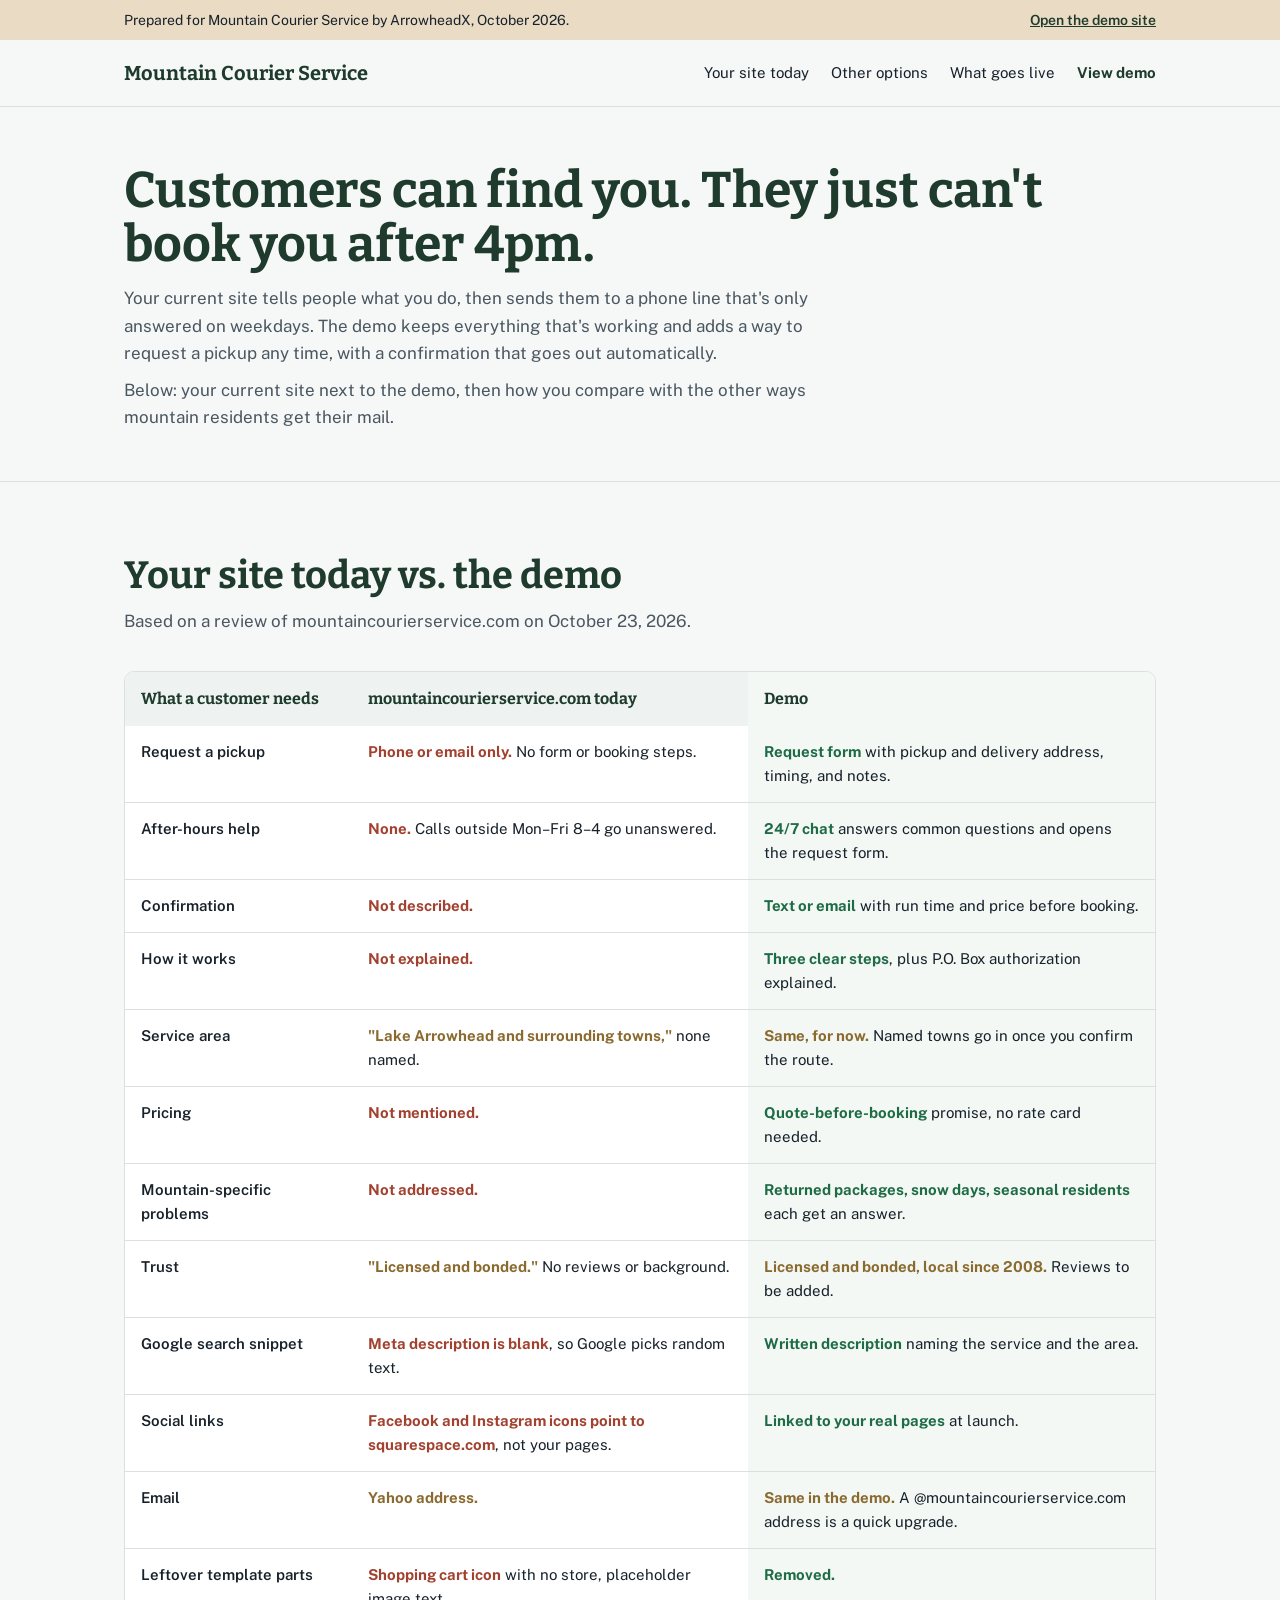
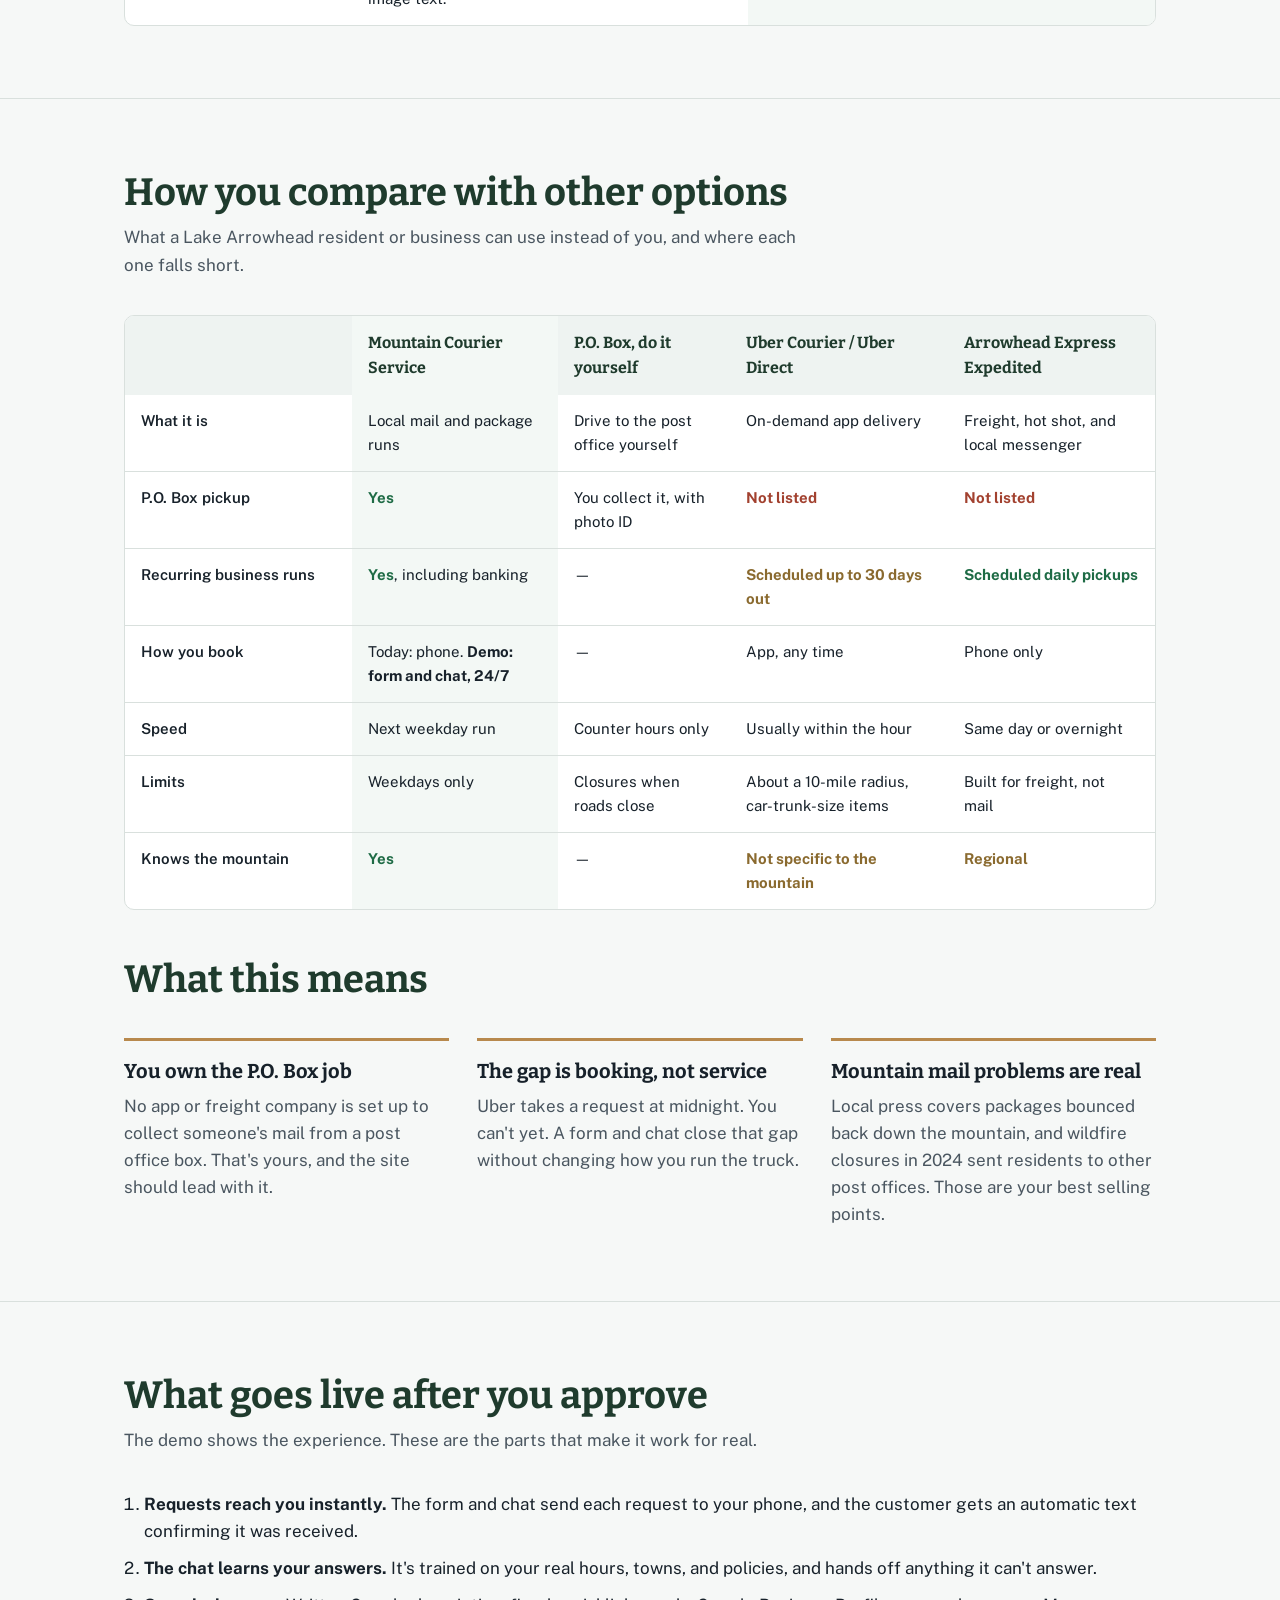
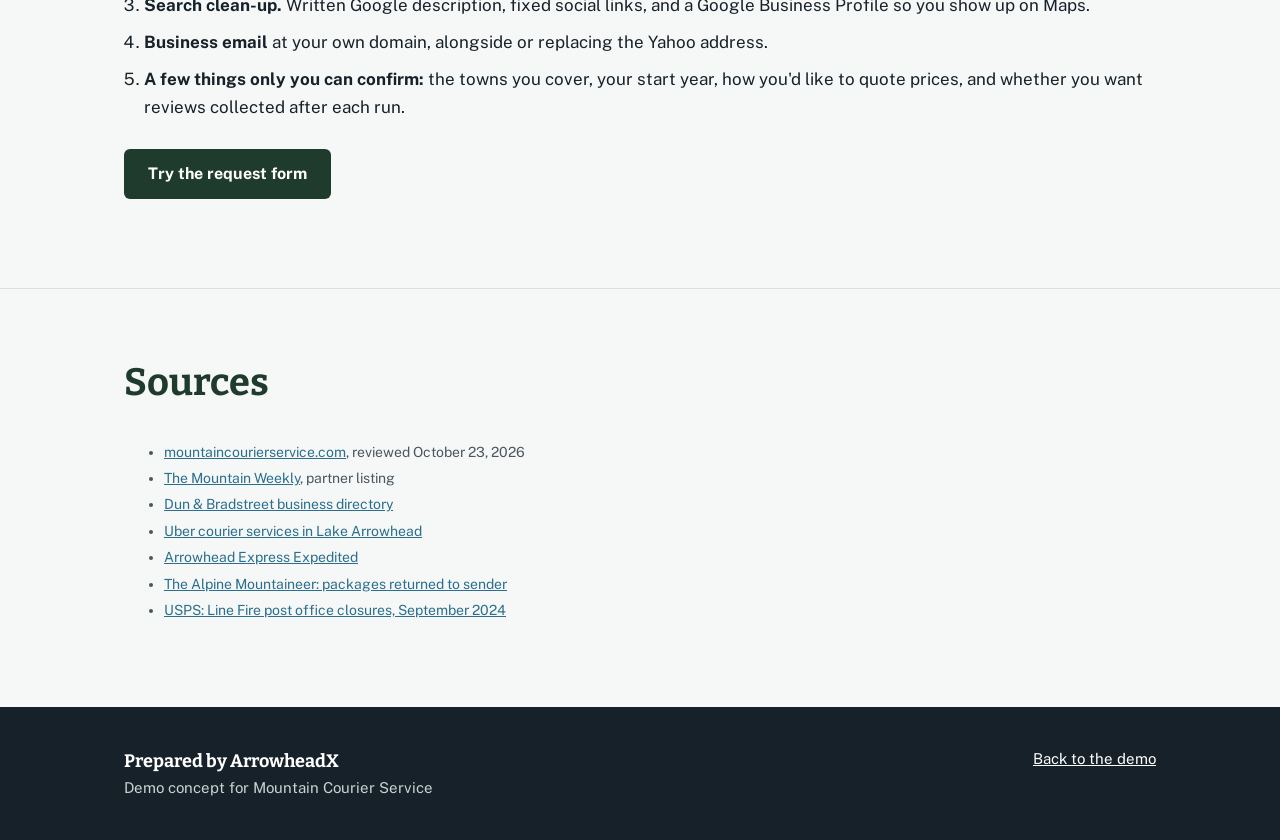
==== compare.html @ 8addb30f "Mountain Courier Service demo concept and comparison page Co-Authored-By: Claude Opus 5.5 <noreply@a" ====
<!doctype html>
<html lang="en">
<head>
<meta charset="utf-8">
<meta name="viewport" content="width=device-width, initial-scale=1">
<title>Mountain Courier Service | Current site vs. demo</title>
<meta name="description" content="How the Mountain Courier Service demo compares with the current site and with other ways mountain residents get their mail and packages.">
<meta name="robots" content="noindex, nofollow">
<link rel="preconnect" href="https://fonts.googleapis.com">
<link rel="preconnect" href="https://fonts.gstatic.com" crossorigin>
<link href="https://fonts.googleapis.com/css2?family=Bitter:wght@600;700;800&family=Public+Sans:wght@400;600;700&display=swap" rel="stylesheet">
<link rel="stylesheet" href="styles.css">
<link rel="icon" href="data:image/svg+xml,%3Csvg xmlns='http://www.w3.org/2000/svg' viewBox='0 0 32 32'%3E%3Cpath d='M3 26 13 8l6 10 3-5 7 13z' fill='%231F3B2D'/%3E%3C/svg%3E">
</head>
<body>

<div class="demo-notice" role="note">
  <div class="wrap">
    <span>Prepared for Mountain Courier Service by ArrowheadX, October 2026.</span>
    <a href="index.html">Open the demo site</a>
  </div>
</div>

<header class="site-header">
  <div class="wrap">
    <a class="brand" href="index.html">Mountain Courier Service</a>
    <nav class="site-nav" aria-label="Page">
      <a href="#site">Your site today</a>
      <a href="#market">Other options</a>
      <a href="#next">What goes live</a>
      <a class="call" href="index.html">View demo</a>
    </nav>
  </div>
</header>

<main>
  <section class="compare-hero">
    <div class="wrap">
      <h1>Customers can find you. They just can't book you after 4pm.</h1>
      <p>Your current site tells people what you do, then sends them to a phone line that's only answered on weekdays. The demo keeps everything that's working and adds a way to request a pickup any time, with a confirmation that goes out automatically.</p>
      <p>Below: your current site next to the demo, then how you compare with the other ways mountain residents get their mail.</p>
    </div>
  </section>

  <section class="section" id="site">
    <div class="wrap">
      <div class="section-head">
        <h2>Your site today vs. the demo</h2>
        <p>Based on a review of mountaincourierservice.com on October 23, 2026.</p>
      </div>
      <div class="table-scroll">
        <table>
          <thead>
            <tr><th scope="col">What a customer needs</th><th scope="col">mountaincourierservice.com today</th><th scope="col" class="col-demo">Demo</th></tr>
          </thead>
          <tbody>
            <tr><th scope="row">Request a pickup</th><td><span class="mark no">Phone or email only.</span> No form or booking steps.</td><td class="col-demo"><span class="mark yes">Request form</span> with pickup and delivery address, timing, and notes.</td></tr>
            <tr><th scope="row">After-hours help</th><td><span class="mark no">None.</span> Calls outside Mon–Fri 8–4 go unanswered.</td><td class="col-demo"><span class="mark yes">24/7 chat</span> answers common questions and opens the request form.</td></tr>
            <tr><th scope="row">Confirmation</th><td><span class="mark no">Not described.</span></td><td class="col-demo"><span class="mark yes">Text or email</span> with run time and price before booking.</td></tr>
            <tr><th scope="row">How it works</th><td><span class="mark no">Not explained.</span></td><td class="col-demo"><span class="mark yes">Three clear steps</span>, plus P.O. Box authorization explained.</td></tr>
            <tr><th scope="row">Service area</th><td><span class="mark part">"Lake Arrowhead and surrounding towns,"</span> none named.</td><td class="col-demo"><span class="mark part">Same, for now.</span> Named towns go in once you confirm the route.</td></tr>
            <tr><th scope="row">Pricing</th><td><span class="mark no">Not mentioned.</span></td><td class="col-demo"><span class="mark yes">Quote-before-booking</span> promise, no rate card needed.</td></tr>
            <tr><th scope="row">Mountain-specific problems</th><td><span class="mark no">Not addressed.</span></td><td class="col-demo"><span class="mark yes">Returned packages, snow days, seasonal residents</span> each get an answer.</td></tr>
            <tr><th scope="row">Trust</th><td><span class="mark part">"Licensed and bonded."</span> No reviews or background.</td><td class="col-demo"><span class="mark part">Licensed and bonded, local since 2008.</span> Reviews to be added.</td></tr>
            <tr><th scope="row">Google search snippet</th><td><span class="mark no">Meta description is blank</span>, so Google picks random text.</td><td class="col-demo"><span class="mark yes">Written description</span> naming the service and the area.</td></tr>
            <tr><th scope="row">Social links</th><td><span class="mark no">Facebook and Instagram icons point to squarespace.com</span>, not your pages.</td><td class="col-demo"><span class="mark yes">Linked to your real pages</span> at launch.</td></tr>
            <tr><th scope="row">Email</th><td><span class="mark part">Yahoo address.</span></td><td class="col-demo"><span class="mark part">Same in the demo.</span> A @mountaincourierservice.com address is a quick upgrade.</td></tr>
            <tr><th scope="row">Leftover template parts</th><td><span class="mark no">Shopping cart icon</span> with no store, placeholder image text.</td><td class="col-demo"><span class="mark yes">Removed.</span></td></tr>
          </tbody>
        </table>
      </div>
    </div>
  </section>

  <section class="section" id="market">
    <div class="wrap">
      <div class="section-head">
        <h2>How you compare with other options</h2>
        <p>What a Lake Arrowhead resident or business can use instead of you, and where each one falls short.</p>
      </div>
      <div class="table-scroll">
        <table>
          <thead>
            <tr>
              <th scope="col"></th>
              <th scope="col" class="col-demo">Mountain Courier Service</th>
              <th scope="col">P.O. Box, do it yourself</th>
              <th scope="col">Uber Courier / Uber Direct</th>
              <th scope="col">Arrowhead Express Expedited</th>
            </tr>
          </thead>
          <tbody>
            <tr><th scope="row">What it is</th><td class="col-demo">Local mail and package runs</td><td>Drive to the post office yourself</td><td>On-demand app delivery</td><td>Freight, hot shot, and local messenger</td></tr>
            <tr><th scope="row">P.O. Box pickup</th><td class="col-demo"><span class="mark yes">Yes</span></td><td>You collect it, with photo ID</td><td><span class="mark no">Not listed</span></td><td><span class="mark no">Not listed</span></td></tr>
            <tr><th scope="row">Recurring business runs</th><td class="col-demo"><span class="mark yes">Yes</span>, including banking</td><td>—</td><td><span class="mark part">Scheduled up to 30 days out</span></td><td><span class="mark yes">Scheduled daily pickups</span></td></tr>
            <tr><th scope="row">How you book</th><td class="col-demo">Today: phone. <b>Demo: form and chat, 24/7</b></td><td>—</td><td>App, any time</td><td>Phone only</td></tr>
            <tr><th scope="row">Speed</th><td class="col-demo">Next weekday run</td><td>Counter hours only</td><td>Usually within the hour</td><td>Same day or overnight</td></tr>
            <tr><th scope="row">Limits</th><td class="col-demo">Weekdays only</td><td>Closures when roads close</td><td>About a 10-mile radius, car-trunk-size items</td><td>Built for freight, not mail</td></tr>
            <tr><th scope="row">Knows the mountain</th><td class="col-demo"><span class="mark yes">Yes</span></td><td>—</td><td><span class="mark part">Not specific to the mountain</span></td><td><span class="mark part">Regional</span></td></tr>
          </tbody>
        </table>
      </div>

      <div class="section-head" style="margin-top:48px">
        <h2>What this means</h2>
      </div>
      <ul class="takeaways">
        <li><h3>You own the P.O. Box job</h3><p>No app or freight company is set up to collect someone's mail from a post office box. That's yours, and the site should lead with it.</p></li>
        <li><h3>The gap is booking, not service</h3><p>Uber takes a request at midnight. You can't yet. A form and chat close that gap without changing how you run the truck.</p></li>
        <li><h3>Mountain mail problems are real</h3><p>Local press covers packages bounced back down the mountain, and wildfire closures in 2024 sent residents to other post offices. Those are your best selling points.</p></li>
      </ul>
    </div>
  </section>

  <section class="section" id="next">
    <div class="wrap">
      <div class="section-head">
        <h2>What goes live after you approve</h2>
        <p>The demo shows the experience. These are the parts that make it work for real.</p>
      </div>
      <ol class="phase">
        <li><b>Requests reach you instantly.</b> The form and chat send each request to your phone, and the customer gets an automatic text confirming it was received.</li>
        <li><b>The chat learns your answers.</b> It's trained on your real hours, towns, and policies, and hands off anything it can't answer.</li>
        <li><b>Search clean-up.</b> Written Google description, fixed social links, and a Google Business Profile so you show up on Maps.</li>
        <li><b>Business email</b> at your own domain, alongside or replacing the Yahoo address.</li>
        <li><b>A few things only you can confirm:</b> the towns you cover, your start year, how you'd like to quote prices, and whether you want reviews collected after each run.</li>
      </ol>
      <p style="margin-top:28px"><a class="btn btn-primary" href="index.html#request">Try the request form</a></p>
    </div>
  </section>

  <section class="section">
    <div class="wrap">
      <div class="section-head"><h2>Sources</h2></div>
      <ul class="sources">
        <li><a href="https://www.mountaincourierservice.com/">mountaincourierservice.com</a>, reviewed October 23, 2026</li>
        <li><a href="https://themountainweekly.beehiiv.com/p/the-mountain-weekly-0902c9a1fc4d686d">The Mountain Weekly</a>, partner listing</li>
        <li><a href="https://b.assets.dandb.com/businessdirectory/mountaincourierservice-lakearrowhead-ca-25422111.html">Dun &amp; Bradstreet business directory</a></li>
        <li><a href="https://www.uber.com/us/en/b/courier-services/lake-arrowhead-ca-us/">Uber courier services in Lake Arrowhead</a></li>
        <li><a href="https://arrowheadexpressexpedited.yolasite.com/">Arrowhead Express Expedited</a></li>
        <li><a href="https://thealpinemountaineer.com/?p=52038">The Alpine Mountaineer: packages returned to sender</a></li>
        <li><a href="https://about.usps.com/newsroom/local-releases/ca/2024/0910-line-fire-prompts-closure-of-two-more-pos.htm">USPS: Line Fire post office closures, September 2024</a></li>
      </ul>
    </div>
  </section>
</main>

<footer class="site-footer">
  <div class="wrap">
    <div><strong>Prepared by ArrowheadX</strong><br>Demo concept for Mountain Courier Service</div>
    <div><a href="index.html">Back to the demo</a></div>
  </div>
</footer>

</body>
</html>
---- styles.css ----
:root {
  --pine: #1F3B2D;
  --pine-2: #2A4C3B;
  --lake: #2B6E8F;
  --snow: #F6F8F7;
  --granite: #4A5660;
  --ink: #17212A;
  --kraft: #B8894D;
  --kraft-soft: #EADBC4;
  --line: #D9E0DD;
  --ok: #1E6B45;
  --radius-s: 6px;
  --radius-m: 10px;
  --display: "Bitter", Georgia, serif;
  --body: "Public Sans", system-ui, -apple-system, "Segoe UI", sans-serif;
}

* { box-sizing: border-box; }
html { scroll-behavior: smooth; }
@media (prefers-reduced-motion: reduce) { html { scroll-behavior: auto; } * { transition: none !important; animation: none !important; } }

body {
  margin: 0;
  font-family: var(--body);
  font-size: 17px;
  line-height: 1.6;
  color: var(--ink);
  background: var(--snow);
}

a { color: var(--lake); }
:focus-visible { outline: 3px solid var(--kraft); outline-offset: 2px; }

.wrap { max-width: 1080px; margin: 0 auto; padding: 0 24px; }

/* Demo notice */
.demo-notice {
  background: var(--kraft-soft);
  color: var(--ink);
  font-size: 14px;
  padding: 9px 0;
}
.demo-notice .wrap { display: flex; flex-wrap: wrap; gap: 6px 16px; justify-content: space-between; }
.demo-notice a { color: var(--pine); font-weight: 600; }

/* Header */
.site-header { background: var(--snow); border-bottom: 1px solid var(--line); position: sticky; top: 0; z-index: 30; }
.site-header .wrap { display: flex; align-items: center; justify-content: space-between; height: 66px; }
.brand { font-family: var(--display); font-weight: 700; font-size: 20px; color: var(--pine); text-decoration: none; }
.site-nav { display: flex; gap: 22px; align-items: center; }
.site-nav a { color: var(--ink); text-decoration: none; font-size: 15px; }
.site-nav a:hover { color: var(--lake); }
.site-nav .call { font-weight: 700; color: var(--pine); }

/* Buttons */
.btn {
  display: inline-block;
  font: 700 16px/1 var(--body);
  padding: 15px 22px;
  border-radius: var(--radius-s);
  text-decoration: none;
  border: 2px solid transparent;
  cursor: pointer;
}
.btn-primary { background: var(--pine); color: #fff; }
.btn-primary:hover { background: var(--pine-2); }
.btn-ghost { background: transparent; color: var(--pine); border-color: var(--pine); }
.btn-ghost:hover { background: #fff; }

/* Hero */
.hero { overflow-x: clip; padding: 64px 0 72px; border-bottom: 1px solid var(--line); background:
  linear-gradient(180deg, var(--snow) 0%, #EEF3F1 100%); }
.hero .wrap { display: grid; grid-template-columns: 1.15fr 0.85fr; gap: 56px; align-items: center; }
.hero h1 {
  font-family: var(--display);
  font-weight: 800;
  font-size: clamp(36px, 5.4vw, 60px);
  line-height: 1.04;
  letter-spacing: -0.01em;
  color: var(--pine);
  margin: 0 0 20px;
}
.hero .lede { font-size: 19px; max-width: 34em; color: var(--granite); margin: 0 0 28px; }
.hero .actions { display: flex; flex-wrap: wrap; gap: 12px; }
.hero .facts { margin: 28px 0 0; padding: 0; list-style: none; display: flex; flex-wrap: wrap; gap: 8px 24px; color: var(--granite); font-size: 15px; }
.hero .facts li::before { content: ""; display: inline-block; width: 8px; height: 8px; border-radius: 50%; background: var(--kraft); margin-right: 8px; vertical-align: 1px; }

/* Parcel tag (signature element) */
.tag {
  position: relative;
  background: var(--kraft-soft);
  border: 2px solid var(--kraft);
  border-radius: 14px 14px 14px 14px;
  padding: 30px 28px 26px 56px;
  transform: rotate(-3deg);
  box-shadow: 0 18px 40px -24px rgba(31, 59, 45, 0.55);
  max-width: 400px;
  justify-self: center;
}
.tag::before { /* eyelet */
  content: "";
  position: absolute; left: 18px; top: 50%;
  width: 20px; height: 20px; margin-top: -10px;
  border-radius: 50%;
  background: var(--snow);
  border: 3px solid var(--kraft);
}
.tag::after { /* string */
  content: "";
  position: absolute; left: -60px; top: 50%;
  width: 72px; height: 2px; background: var(--granite);
  transform: rotate(14deg); transform-origin: right center;
}
.tag-row { padding: 12px 0; border-bottom: 1px dashed var(--kraft); }
.tag-row:last-of-type { border-bottom: 0; }
.tag-key { font-size: 13px; color: #6B5233; font-weight: 600; }
.tag-val { font-family: var(--display); font-size: 24px; font-weight: 700; color: var(--ink); line-height: 1.2; }
.tag-stamp {
  position: absolute; right: -16px; top: -18px;
  background: var(--pine); color: #fff;
  font: 700 13px/1.2 var(--body);
  padding: 10px 12px; border-radius: 50%;
  width: 82px; height: 82px;
  display: flex; align-items: center; justify-content: center; text-align: center;
  transform: rotate(10deg);
  border: 3px double #fff;
  box-shadow: 0 0 0 2px var(--pine);
}

/* Sections */
.section { padding: 72px 0; }
.section + .section { border-top: 1px solid var(--line); }
.section-head { max-width: 40em; margin-bottom: 36px; }
.section-head h2 {
  font-family: var(--display); font-weight: 700; color: var(--pine);
  font-size: clamp(28px, 3.4vw, 38px); line-height: 1.15; margin: 0 0 10px;
}
.section-head p { margin: 0; color: var(--granite); }

/* Services list */
.services { display: grid; grid-template-columns: 1fr 1fr; gap: 0 56px; margin: 0; padding: 0; list-style: none; }
.services li { padding: 22px 0; border-top: 1px solid var(--line); }
.services h3 { font-family: var(--display); font-size: 21px; margin: 0 0 6px; color: var(--ink); }
.services p { margin: 0; color: var(--granite); }

/* Steps */
.steps { display: grid; grid-template-columns: repeat(3, 1fr); gap: 32px; margin: 0; padding: 0; list-style: none; counter-reset: step; }
.steps li { counter-increment: step; }
.steps li::before {
  content: counter(step);
  display: flex; align-items: center; justify-content: center;
  width: 44px; height: 44px; border-radius: 50%;
  background: var(--pine); color: #fff;
  font: 700 19px/1 var(--display);
  margin-bottom: 14px;
}
.steps h3 { font-family: var(--display); font-size: 20px; margin: 0 0 6px; }
.steps p { margin: 0; color: var(--granite); }

/* Request form */
.request-section { background: var(--pine); color: #fff; }
.request-section .section-head h2 { color: #fff; }
.request-section .section-head p { color: #D3DED8; }
.request-grid { display: grid; grid-template-columns: 0.8fr 1.2fr; gap: 48px; align-items: start; }
.request-aside { color: #D3DED8; }
.request-aside dl { margin: 0; }
.request-aside dt { color: #fff; font-weight: 700; margin-top: 18px; }
.request-aside dd { margin: 4px 0 0; }
.request-form { background: #fff; color: var(--ink); border-radius: var(--radius-m); padding: 28px; }
.field { margin-bottom: 16px; }
.field-row { display: grid; grid-template-columns: 1fr 1fr; gap: 14px; }
label { display: block; font-weight: 600; font-size: 15px; margin-bottom: 6px; }
.hint { font-weight: 400; color: var(--granite); }
input, select, textarea {
  width: 100%; font: 16px/1.4 var(--body); color: var(--ink);
  padding: 12px 13px; border: 1.5px solid #C5CFCB; border-radius: var(--radius-s); background: #fff;
}
input:focus, select:focus, textarea:focus { border-color: var(--lake); outline: none; box-shadow: 0 0 0 3px rgba(43,110,143,.18); }
.request-form .btn { width: 100%; margin-top: 6px; }
.confirm {
  display: none; margin-top: 16px; padding: 14px 16px; border-radius: var(--radius-s);
  background: #E5F2EA; color: var(--ok); font-weight: 600;
}
.confirm.show { display: block; }

/* Hours */
.hours { display: grid; grid-template-columns: repeat(3, 1fr); gap: 0; border: 1px solid var(--line); border-radius: var(--radius-m); background: #fff; }
.hours div { padding: 24px; }
.hours div + div { border-left: 1px solid var(--line); }
.hours strong { display: block; font-family: var(--display); font-size: 19px; color: var(--pine); margin-bottom: 4px; }
.hours span { color: var(--granite); }

/* FAQ */
.faq details { border-top: 1px solid var(--line); padding: 4px 0; }
.faq details:last-child { border-bottom: 1px solid var(--line); }
.faq summary { cursor: pointer; font-family: var(--display); font-weight: 700; font-size: 19px; padding: 16px 0; list-style: none; display: flex; justify-content: space-between; gap: 16px; }
.faq summary::-webkit-details-marker { display: none; }
.faq summary::after { content: "+"; color: var(--kraft); font-size: 24px; line-height: 1; }
.faq details[open] summary::after { content: "–"; }
.faq details p { margin: 0 0 18px; color: var(--granite); max-width: 44em; }

/* Footer */
.site-footer { background: var(--ink); color: #C9D3D0; padding: 40px 0; font-size: 15px; }
.site-footer .wrap { display: flex; flex-wrap: wrap; justify-content: space-between; gap: 20px; }
.site-footer strong { color: #fff; font-family: var(--display); font-size: 18px; }
.site-footer a { color: #fff; }

/* Chat */
.chat-launch {
  position: fixed; right: 18px; bottom: 18px; z-index: 40;
  background: var(--lake); color: #fff; border: 0; border-radius: 999px;
  font: 700 15px/1 var(--body); padding: 15px 20px; cursor: pointer;
  box-shadow: 0 10px 26px -10px rgba(23,33,42,.6);
}
.chat {
  position: fixed; right: 18px; bottom: 78px; z-index: 40;
  width: min(340px, calc(100vw - 36px));
  background: #fff; border: 1px solid var(--line); border-radius: var(--radius-m);
  box-shadow: 0 20px 50px -20px rgba(23,33,42,.5);
  display: none; flex-direction: column; overflow: hidden;
}
.chat.open { display: flex; }
.chat-head { background: var(--pine); color: #fff; padding: 13px 16px; display: flex; justify-content: space-between; align-items: center; }
.chat-head b { font-family: var(--display); }
.chat-head button { background: none; border: 0; color: #fff; font-size: 22px; cursor: pointer; line-height: 1; }
.chat-body { height: 260px; overflow-y: auto; padding: 14px; background: var(--snow); font-size: 15px; }
.msg { margin: 6px 0; padding: 9px 12px; border-radius: 12px; max-width: 86%; }
.msg.bot { background: #fff; border: 1px solid var(--line); }
.msg.me { background: var(--lake); color: #fff; margin-left: auto; }
.chips { display: flex; flex-wrap: wrap; gap: 6px; padding: 10px 12px 0; background: var(--snow); }
.chips button { font: 600 13px/1 var(--body); padding: 8px 10px; border: 1px solid var(--line); background: #fff; border-radius: 999px; cursor: pointer; color: var(--pine); }
.chat-input { display: flex; border-top: 1px solid var(--line); }
.chat-input input { border: 0; border-radius: 0; }
.chat-input button { border: 0; background: var(--pine); color: #fff; font-weight: 700; padding: 0 16px; cursor: pointer; }

/* Compare page */
.compare-hero { padding: 56px 0 40px; border-bottom: 1px solid var(--line); }
.compare-hero h1 { font-family: var(--display); font-size: clamp(32px, 4.6vw, 50px); line-height: 1.08; color: var(--pine); margin: 0 0 14px; }
.compare-hero p { color: var(--granite); max-width: 42em; margin: 0 0 10px; }
.table-scroll { overflow-x: auto; border: 1px solid var(--line); border-radius: var(--radius-m); background: #fff; }
table { width: 100%; border-collapse: collapse; font-size: 15px; min-width: 640px; }
th, td { text-align: left; vertical-align: top; padding: 14px 16px; border-bottom: 1px solid var(--line); }
thead th { background: #EEF3F1; font-family: var(--display); font-size: 16px; color: var(--pine); }
tbody th { font-weight: 600; width: 22%; }
tr:last-child td, tr:last-child th { border-bottom: 0; }
.mark { font-weight: 700; }
.mark.no { color: #A2412F; }
.mark.yes { color: var(--ok); }
.mark.part { color: #8A6A2F; }
.col-demo { background: #F3F8F5; }
.takeaways { display: grid; grid-template-columns: repeat(3, 1fr); gap: 28px; margin: 0; padding: 0; list-style: none; }
.takeaways li { border-top: 3px solid var(--kraft); padding-top: 14px; }
.takeaways h3 { font-family: var(--display); margin: 0 0 6px; font-size: 20px; }
.takeaways p { margin: 0; color: var(--granite); }
.phase { margin: 0; padding: 0 0 0 20px; }
.phase li { margin-bottom: 10px; }
.sources { font-size: 14px; color: var(--granite); }
.sources li { margin-bottom: 4px; }

/* Responsive */
@media (max-width: 860px) {
  .hero .wrap, .request-grid { grid-template-columns: 1fr; gap: 40px; }
  .tag { justify-self: start; margin-left: 40px; }
  .services, .steps, .takeaways { grid-template-columns: 1fr; gap: 0 0; }
  .steps { gap: 28px; }
  .takeaways { gap: 24px; }
  .hours { grid-template-columns: 1fr; }
  .hours div + div { border-left: 0; border-top: 1px solid var(--line); }
  .site-nav a:not(.call) { display: none; }
}
@media (max-width: 520px) {
  body { font-size: 16px; }
  .wrap { padding: 0 16px; }
  .field-row { grid-template-columns: 1fr; gap: 0; }
  .request-form { padding: 20px; }
  .tag { margin-left: 28px; margin-right: 18px; padding-left: 50px; }
  .tag-stamp { right: -10px; width: 72px; height: 72px; font-size: 12px; }
  .tag-val { font-size: 21px; }
  .brand { font-size: 17px; }
  .section { padding: 56px 0; }
}
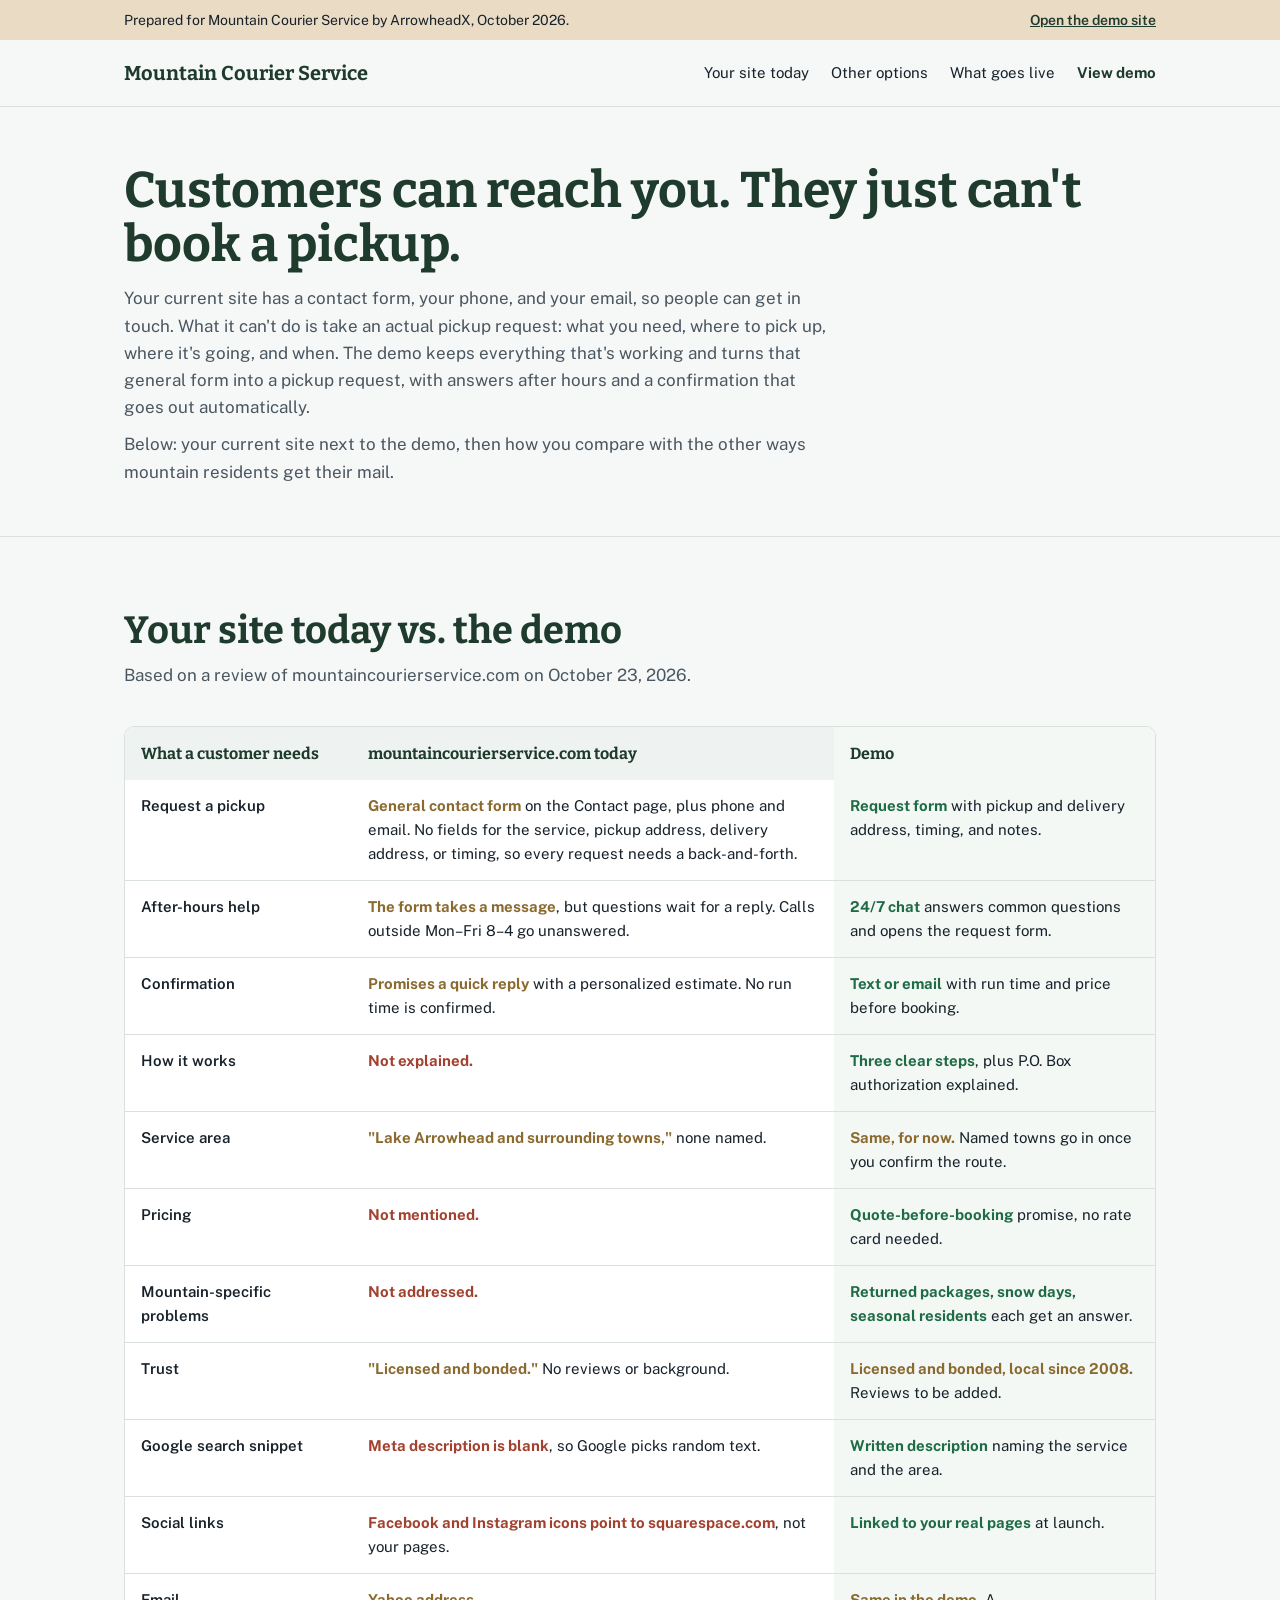
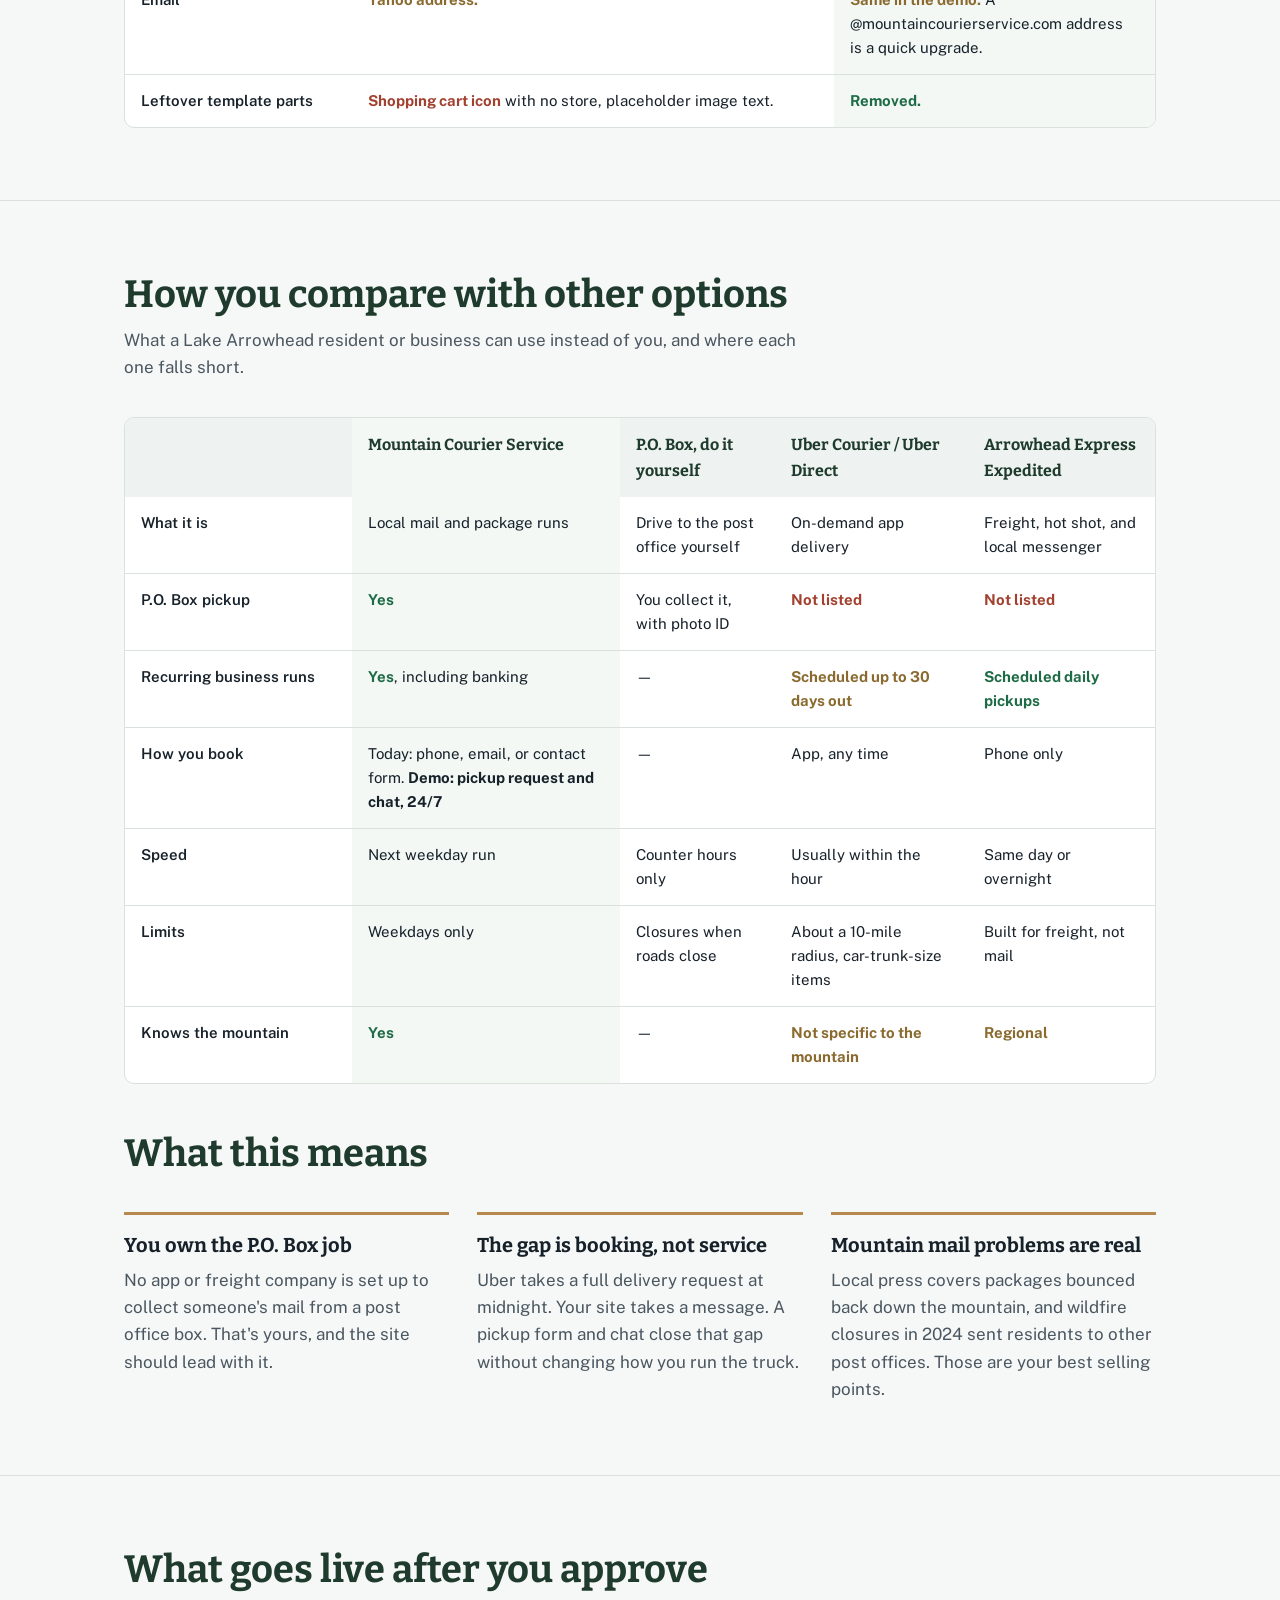
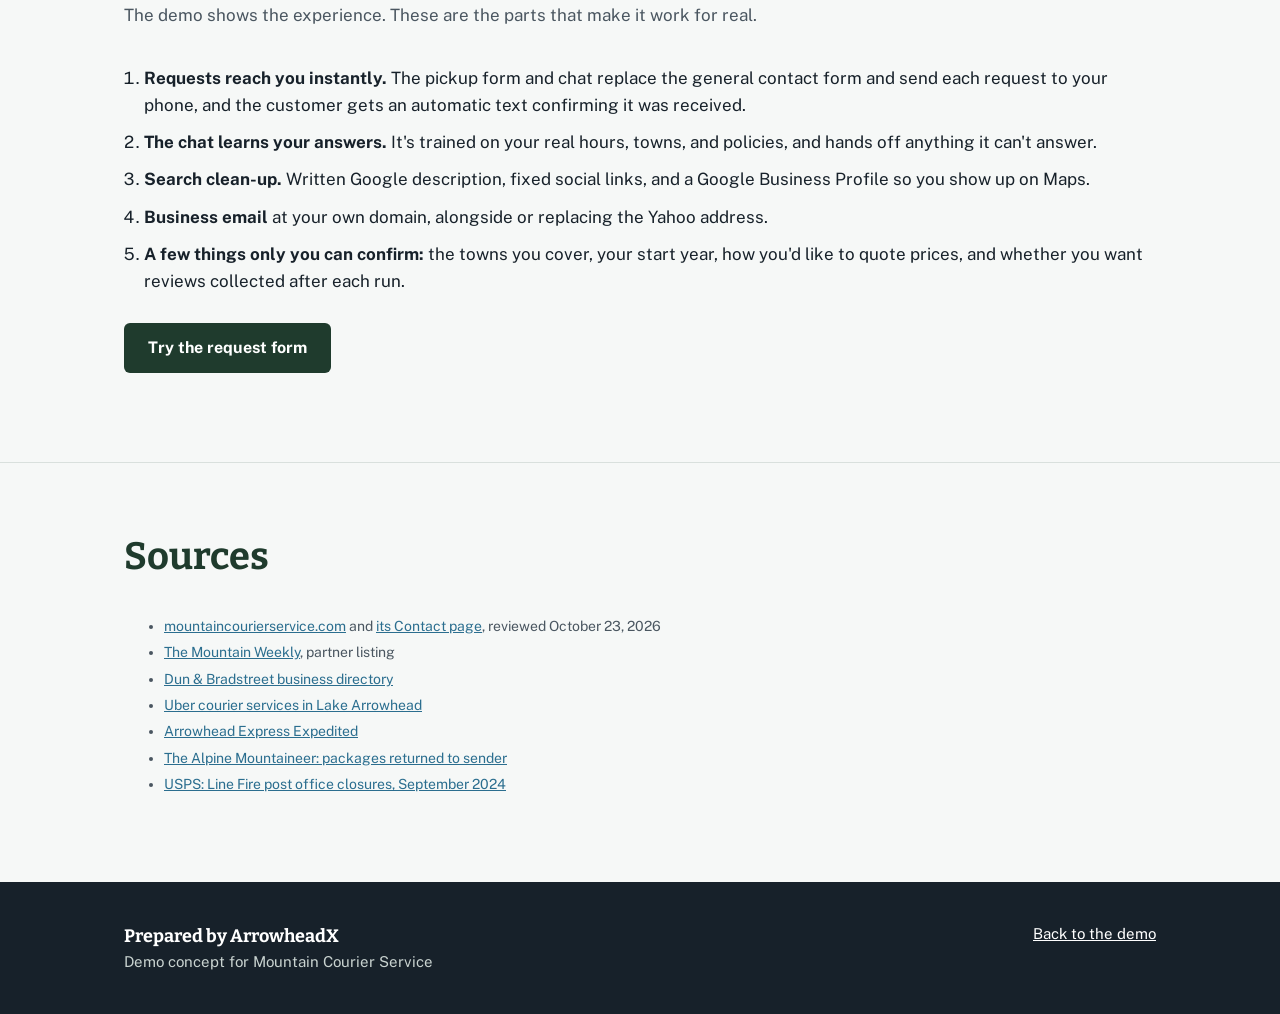
==== commit f3391144: "Animated redesign and contact-form correction - Hero: animated mountain route with van, parallax, sn" ====
--- a/compare.html
+++ b/compare.html
@@ -36,8 +36,8 @@
 <main>
   <section class="compare-hero">
     <div class="wrap">
-      <h1>Customers can find you. They just can't book you after 4pm.</h1>
-      <p>Your current site tells people what you do, then sends them to a phone line that's only answered on weekdays. The demo keeps everything that's working and adds a way to request a pickup any time, with a confirmation that goes out automatically.</p>
+      <h1>Customers can reach you. They just can't book a pickup.</h1>
+      <p>Your current site has a contact form, your phone, and your email, so people can get in touch. What it can't do is take an actual pickup request: what you need, where to pick up, where it's going, and when. The demo keeps everything that's working and turns that general form into a pickup request, with answers after hours and a confirmation that goes out automatically.</p>
       <p>Below: your current site next to the demo, then how you compare with the other ways mountain residents get their mail.</p>
     </div>
   </section>
@@ -54,9 +54,9 @@
             <tr><th scope="col">What a customer needs</th><th scope="col">mountaincourierservice.com today</th><th scope="col" class="col-demo">Demo</th></tr>
           </thead>
           <tbody>
-            <tr><th scope="row">Request a pickup</th><td><span class="mark no">Phone or email only.</span> No form or booking steps.</td><td class="col-demo"><span class="mark yes">Request form</span> with pickup and delivery address, timing, and notes.</td></tr>
-            <tr><th scope="row">After-hours help</th><td><span class="mark no">None.</span> Calls outside Mon–Fri 8–4 go unanswered.</td><td class="col-demo"><span class="mark yes">24/7 chat</span> answers common questions and opens the request form.</td></tr>
-            <tr><th scope="row">Confirmation</th><td><span class="mark no">Not described.</span></td><td class="col-demo"><span class="mark yes">Text or email</span> with run time and price before booking.</td></tr>
+            <tr><th scope="row">Request a pickup</th><td><span class="mark part">General contact form</span> on the Contact page, plus phone and email. No fields for the service, pickup address, delivery address, or timing, so every request needs a back-and-forth.</td><td class="col-demo"><span class="mark yes">Request form</span> with pickup and delivery address, timing, and notes.</td></tr>
+            <tr><th scope="row">After-hours help</th><td><span class="mark part">The form takes a message</span>, but questions wait for a reply. Calls outside Mon–Fri 8–4 go unanswered.</td><td class="col-demo"><span class="mark yes">24/7 chat</span> answers common questions and opens the request form.</td></tr>
+            <tr><th scope="row">Confirmation</th><td><span class="mark part">Promises a quick reply</span> with a personalized estimate. No run time is confirmed.</td><td class="col-demo"><span class="mark yes">Text or email</span> with run time and price before booking.</td></tr>
             <tr><th scope="row">How it works</th><td><span class="mark no">Not explained.</span></td><td class="col-demo"><span class="mark yes">Three clear steps</span>, plus P.O. Box authorization explained.</td></tr>
             <tr><th scope="row">Service area</th><td><span class="mark part">"Lake Arrowhead and surrounding towns,"</span> none named.</td><td class="col-demo"><span class="mark part">Same, for now.</span> Named towns go in once you confirm the route.</td></tr>
             <tr><th scope="row">Pricing</th><td><span class="mark no">Not mentioned.</span></td><td class="col-demo"><span class="mark yes">Quote-before-booking</span> promise, no rate card needed.</td></tr>
@@ -93,7 +93,7 @@
             <tr><th scope="row">What it is</th><td class="col-demo">Local mail and package runs</td><td>Drive to the post office yourself</td><td>On-demand app delivery</td><td>Freight, hot shot, and local messenger</td></tr>
             <tr><th scope="row">P.O. Box pickup</th><td class="col-demo"><span class="mark yes">Yes</span></td><td>You collect it, with photo ID</td><td><span class="mark no">Not listed</span></td><td><span class="mark no">Not listed</span></td></tr>
             <tr><th scope="row">Recurring business runs</th><td class="col-demo"><span class="mark yes">Yes</span>, including banking</td><td>—</td><td><span class="mark part">Scheduled up to 30 days out</span></td><td><span class="mark yes">Scheduled daily pickups</span></td></tr>
-            <tr><th scope="row">How you book</th><td class="col-demo">Today: phone. <b>Demo: form and chat, 24/7</b></td><td>—</td><td>App, any time</td><td>Phone only</td></tr>
+            <tr><th scope="row">How you book</th><td class="col-demo">Today: phone, email, or contact form. <b>Demo: pickup request and chat, 24/7</b></td><td>—</td><td>App, any time</td><td>Phone only</td></tr>
             <tr><th scope="row">Speed</th><td class="col-demo">Next weekday run</td><td>Counter hours only</td><td>Usually within the hour</td><td>Same day or overnight</td></tr>
             <tr><th scope="row">Limits</th><td class="col-demo">Weekdays only</td><td>Closures when roads close</td><td>About a 10-mile radius, car-trunk-size items</td><td>Built for freight, not mail</td></tr>
             <tr><th scope="row">Knows the mountain</th><td class="col-demo"><span class="mark yes">Yes</span></td><td>—</td><td><span class="mark part">Not specific to the mountain</span></td><td><span class="mark part">Regional</span></td></tr>
@@ -106,7 +106,7 @@
       </div>
       <ul class="takeaways">
         <li><h3>You own the P.O. Box job</h3><p>No app or freight company is set up to collect someone's mail from a post office box. That's yours, and the site should lead with it.</p></li>
-        <li><h3>The gap is booking, not service</h3><p>Uber takes a request at midnight. You can't yet. A form and chat close that gap without changing how you run the truck.</p></li>
+        <li><h3>The gap is booking, not service</h3><p>Uber takes a full delivery request at midnight. Your site takes a message. A pickup form and chat close that gap without changing how you run the truck.</p></li>
         <li><h3>Mountain mail problems are real</h3><p>Local press covers packages bounced back down the mountain, and wildfire closures in 2024 sent residents to other post offices. Those are your best selling points.</p></li>
       </ul>
     </div>
@@ -119,7 +119,7 @@
         <p>The demo shows the experience. These are the parts that make it work for real.</p>
       </div>
       <ol class="phase">
-        <li><b>Requests reach you instantly.</b> The form and chat send each request to your phone, and the customer gets an automatic text confirming it was received.</li>
+        <li><b>Requests reach you instantly.</b> The pickup form and chat replace the general contact form and send each request to your phone, and the customer gets an automatic text confirming it was received.</li>
         <li><b>The chat learns your answers.</b> It's trained on your real hours, towns, and policies, and hands off anything it can't answer.</li>
         <li><b>Search clean-up.</b> Written Google description, fixed social links, and a Google Business Profile so you show up on Maps.</li>
         <li><b>Business email</b> at your own domain, alongside or replacing the Yahoo address.</li>
@@ -133,7 +133,7 @@
     <div class="wrap">
       <div class="section-head"><h2>Sources</h2></div>
       <ul class="sources">
-        <li><a href="https://www.mountaincourierservice.com/">mountaincourierservice.com</a>, reviewed October 23, 2026</li>
+        <li><a href="https://www.mountaincourierservice.com/">mountaincourierservice.com</a> and <a href="https://www.mountaincourierservice.com/contact">its Contact page</a>, reviewed October 23, 2026</li>
         <li><a href="https://themountainweekly.beehiiv.com/p/the-mountain-weekly-0902c9a1fc4d686d">The Mountain Weekly</a>, partner listing</li>
         <li><a href="https://b.assets.dandb.com/businessdirectory/mountaincourierservice-lakearrowhead-ca-25422111.html">Dun &amp; Bradstreet business directory</a></li>
         <li><a href="https://www.uber.com/us/en/b/courier-services/lake-arrowhead-ca-us/">Uber courier services in Lake Arrowhead</a></li>
--- a/styles.css
+++ b/styles.css
@@ -67,65 +67,50 @@
 .btn-ghost { background: transparent; color: var(--pine); border-color: var(--pine); }
 .btn-ghost:hover { background: #fff; }
 
-/* Hero */
-.hero { overflow-x: clip; padding: 64px 0 72px; border-bottom: 1px solid var(--line); background:
-  linear-gradient(180deg, var(--snow) 0%, #EEF3F1 100%); }
-.hero .wrap { display: grid; grid-template-columns: 1.15fr 0.85fr; gap: 56px; align-items: center; }
-.hero h1 {
-  font-family: var(--display);
-  font-weight: 800;
-  font-size: clamp(36px, 5.4vw, 60px);
-  line-height: 1.04;
-  letter-spacing: -0.01em;
-  color: var(--pine);
-  margin: 0 0 20px;
-}
-.hero .lede { font-size: 19px; max-width: 34em; color: var(--granite); margin: 0 0 28px; }
-.hero .actions { display: flex; flex-wrap: wrap; gap: 12px; }
-.hero .facts { margin: 28px 0 0; padding: 0; list-style: none; display: flex; flex-wrap: wrap; gap: 8px 24px; color: var(--granite); font-size: 15px; }
-.hero .facts li::before { content: ""; display: inline-block; width: 8px; height: 8px; border-radius: 50%; background: var(--kraft); margin-right: 8px; vertical-align: 1px; }
-
-/* Parcel tag (signature element) */
-.tag {
-  position: relative;
-  background: var(--kraft-soft);
-  border: 2px solid var(--kraft);
-  border-radius: 14px 14px 14px 14px;
-  padding: 30px 28px 26px 56px;
-  transform: rotate(-3deg);
-  box-shadow: 0 18px 40px -24px rgba(31, 59, 45, 0.55);
-  max-width: 400px;
-  justify-self: center;
-}
-.tag::before { /* eyelet */
-  content: "";
-  position: absolute; left: 18px; top: 50%;
-  width: 20px; height: 20px; margin-top: -10px;
-  border-radius: 50%;
-  background: var(--snow);
-  border: 3px solid var(--kraft);
-}
-.tag::after { /* string */
-  content: "";
-  position: absolute; left: -60px; top: 50%;
-  width: 72px; height: 2px; background: var(--granite);
-  transform: rotate(14deg); transform-origin: right center;
-}
-.tag-row { padding: 12px 0; border-bottom: 1px dashed var(--kraft); }
-.tag-row:last-of-type { border-bottom: 0; }
-.tag-key { font-size: 13px; color: #6B5233; font-weight: 600; }
-.tag-val { font-family: var(--display); font-size: 24px; font-weight: 700; color: var(--ink); line-height: 1.2; }
-.tag-stamp {
-  position: absolute; right: -16px; top: -18px;
-  background: var(--pine); color: #fff;
-  font: 700 13px/1.2 var(--body);
-  padding: 10px 12px; border-radius: 50%;
-  width: 82px; height: 82px;
-  display: flex; align-items: center; justify-content: center; text-align: center;
-  transform: rotate(10deg);
-  border: 3px double #fff;
-  box-shadow: 0 0 0 2px var(--pine);
-}
+/* Hero: animated mountain route */
+.hero-scene { position: relative; overflow: hidden; padding: 48px 0 0; display: flex; flex-direction: column; background: linear-gradient(180deg, var(--snow) 0%, #E7EFEC 60%, #DCE8E4 100%); border-bottom: 0; }
+.hero-copy { position: relative; z-index: 3; width: 100%; }
+.hero-scene h1 { font-family: var(--display); font-weight: 800; font-size: clamp(36px, 4.8vw, 62px); line-height: 1.03; letter-spacing: -0.015em; color: var(--pine); margin: 16px 0 16px; max-width: 16em; }
+.hero-scene h1 .line { display: block; overflow: hidden; }
+.hero-scene .lede { font-size: 19px; max-width: 36em; color: var(--granite); margin: 0 0 24px; }
+.hero-scene .actions { display: flex; flex-wrap: wrap; gap: 12px; }
+
+.status-pill { display: inline-flex; align-items: center; gap: 10px; background: #fff; border: 1px solid var(--line); border-radius: 999px; padding: 7px 14px 7px 12px; font-size: 14px; font-weight: 600; color: var(--pine); }
+.status-pill .dot { width: 9px; height: 9px; border-radius: 50%; background: var(--kraft); position: relative; }
+.status-pill.live .dot { background: #2E9B5F; }
+.status-pill.live .dot::after { content: ""; position: absolute; inset: -5px; border-radius: 50%; border: 2px solid #2E9B5F; animation: ping 1.8s ease-out infinite; }
+@keyframes ping { from { transform: scale(.4); opacity: .9; } to { transform: scale(1.6); opacity: 0; } }
+
+.scene { position: relative; z-index: 1; margin-top: 8px; width: 100%; aspect-ratio: 1440 / 410; }
+.scene-svg { position: absolute; inset: 0; width: 100%; height: 100%; display: block; }
+.scene .layer { transition: transform .4s ease-out; will-change: transform; }
+.snow { position: absolute; inset: 0; width: 100%; height: 100%; pointer-events: none; z-index: 2; }
+.snow-toggle { position: absolute; left: 18px; bottom: 14px; z-index: 4; background: rgba(23,33,42,.55); color: #fff; border: 1px solid rgba(255,255,255,.35); border-radius: 999px; font: 600 13px/1 var(--body); padding: 9px 13px; cursor: pointer; backdrop-filter: blur(4px); }
+
+.road-dash { animation: dash 1.6s linear infinite; }
+@keyframes dash { to { stroke-dashoffset: -44; } }
+.flag { transform-box: fill-box; transform-origin: left center; animation: wave 2.4s ease-in-out infinite; }
+@keyframes wave { 50% { transform: skewY(-8deg) scaleX(.92); } }
+.smoke circle { animation: smoke 4s ease-in infinite; opacity: 0; }
+.smoke circle:nth-child(2) { animation-delay: 1.3s; }
+.smoke circle:nth-child(3) { animation-delay: 2.6s; }
+@keyframes smoke { 0% { opacity: 0; transform: translateY(10px) scale(.6); } 30% { opacity: .8; } 100% { opacity: 0; transform: translateY(-30px) scale(1.3); } }
+.window { animation: glow 5s ease-in-out infinite; }
+@keyframes glow { 50% { fill: #F7E6BC; } }
+.sun { animation: sunrise 1.6s cubic-bezier(.2,.7,.2,1) both .3s; }
+@keyframes sunrise { from { transform: translateY(80px); opacity: 0; } }
+.mb-flag { transform-box: fill-box; transform-origin: bottom center; transition: transform .4s; }
+.mb-flag.up { transform: rotate(-90deg); }
+#van .parcel { transition: opacity .3s, transform .3s; }
+#van.empty .parcel { opacity: 0; transform: translate(-14px, -70px); }
+
+/* Page-load sequence */
+.js .hero-scene .status-pill, .js .hero-scene .line, .js .hero-scene .lede, .js .hero-scene .actions { opacity: 0; transform: translateY(24px); }
+.js.loaded .hero-scene .status-pill, .js.loaded .hero-scene .line, .js.loaded .hero-scene .lede, .js.loaded .hero-scene .actions { opacity: 1; transform: none; transition: opacity .8s ease, transform .9s cubic-bezier(.2,.7,.2,1); }
+.js.loaded .hero-scene .line:nth-child(1) { transition-delay: .1s; }
+.js.loaded .hero-scene .line:nth-child(2) { transition-delay: .22s; }
+.js.loaded .hero-scene .lede { transition-delay: .38s; }
+.js.loaded .hero-scene .actions { transition-delay: .5s; }
 
 /* Sections */
 .section { padding: 72px 0; }
@@ -232,6 +217,92 @@
 .chat-input { display: flex; border-top: 1px solid var(--line); }
 .chat-input input { border: 0; border-radius: 0; }
 .chat-input button { border: 0; background: var(--pine); color: #fff; font-weight: 700; padding: 0 16px; cursor: pointer; }
+
+
+/* Service icons draw in */
+.ico { width: 34px; height: 34px; fill: none; stroke: var(--kraft); stroke-width: 2; stroke-linecap: round; stroke-linejoin: round; margin-bottom: 8px; }
+.ico * { stroke-dasharray: 120; stroke-dashoffset: 0; }
+.js .stagger li { opacity: 0; transform: translateY(18px); }
+.js .stagger li .ico * { stroke-dashoffset: 120; }
+.js .stagger.in li { opacity: 1; transform: none; transition: opacity .6s ease, transform .7s cubic-bezier(.2,.7,.2,1); }
+.js .stagger.in li .ico * { stroke-dashoffset: 0; transition: stroke-dashoffset 1.2s ease .2s; }
+.js .reveal { opacity: 0; transform: translateY(14px); }
+.js .reveal.in { opacity: 1; transform: none; transition: opacity .7s ease, transform .7s ease; }
+
+/* Scroll-driven route */
+.route-section { height: 240vh; position: relative; border-top: 1px solid var(--line); }
+.route-sticky { overflow-x: clip; position: sticky; top: 66px; min-height: calc(100vh - 66px); display: flex; align-items: center; padding: 48px 0; }
+.route-sticky .wrap { width: 100%; }
+.route-track { position: relative; height: 120px; margin: 8px 0 36px; }
+.route-svg { width: 100%; height: 100%; display: block; overflow: visible; }
+.route-van { position: absolute; left: 0; top: 0; width: 64px; height: 36px; margin: -30px 0 0 -32px; will-change: transform; }
+.route-van svg { width: 100%; height: 100%; display: block; }
+.route-steps li { transition: opacity .4s ease, transform .4s ease; opacity: .35; }
+.route-steps li.on { opacity: 1; }
+.route-steps li.on::before { background: var(--kraft); transform: scale(1.08); transition: background .3s, transform .3s; }
+
+/* Form send animation */
+.request-aside a { color: #fff; }
+.mailbox-art { position: relative; width: 160px; margin-top: 32px; }
+.mailbox-art > svg:first-child { width: 160px; height: 140px; display: block; }
+.mb-flag2 { transform-box: view-box; transform-origin: 90px 52px; transition: transform .5s cubic-bezier(.3,1.6,.5,1); transform: rotate(90deg); }
+.mailbox-art.got .mb-flag2 { transform: rotate(0deg); }
+.flying-letter { position: absolute; width: 40px; height: 28px; left: 40px; top: 44px; opacity: 0; pointer-events: none; }
+.flying-letter.fly { animation: fly 1s cubic-bezier(.5,0,.3,1) forwards; }
+@keyframes fly {
+  0% { opacity: 1; transform: translate(var(--fx, 420px), var(--fy, 260px)) rotate(-30deg) scale(1.3); }
+  70% { opacity: 1; }
+  100% { opacity: 0; transform: translate(0, 0) rotate(0) scale(.6); }
+}
+.send-btn { position: relative; overflow: hidden; }
+.send-btn.sending .send-label { animation: sendout .5s ease forwards; }
+@keyframes sendout { to { transform: translateX(140%); opacity: 0; } }
+.confirm.show { animation: pop .45s cubic-bezier(.3,1.5,.5,1); }
+@keyframes pop { from { transform: scale(.94); opacity: 0; } }
+
+/* Week schedule */
+.week { display: grid; grid-template-columns: repeat(7, 1fr); border: 1px solid var(--line); border-radius: var(--radius-m); overflow: hidden; background: #fff; }
+.week div { padding: 18px 14px; border-left: 1px solid var(--line); position: relative; }
+.week div:first-child { border-left: 0; }
+.week b { display: block; font-family: var(--display); font-size: 18px; color: var(--pine); }
+.week span { color: var(--granite); font-size: 14px; }
+.week .off b { color: var(--granite); }
+.week .today { background: #EEF5F1; }
+.week .today::after { content: "Today"; position: absolute; top: 8px; right: 10px; font-size: 11px; font-weight: 700; color: #fff; background: var(--pine); padding: 2px 7px; border-radius: 999px; }
+.week-note { color: var(--granite); margin: 16px 0 0; max-width: 44em; }
+
+/* FAQ open animation */
+.faq-body { display: grid; grid-template-rows: 0fr; transition: grid-template-rows .35s ease; }
+.faq-body > p { overflow: hidden; }
+.faq details[open] .faq-body { grid-template-rows: 1fr; }
+.faq summary::after { transition: transform .3s; }
+.faq details[open] summary::after { content: "+"; transform: rotate(45deg); }
+
+/* Chat extras */
+.sr-only { position: absolute; width: 1px; height: 1px; overflow: hidden; clip: rect(0 0 0 0); white-space: nowrap; }
+.chat-launch { display: inline-flex; align-items: center; gap: 10px; }
+.chat-launch .pulse { width: 10px; height: 10px; border-radius: 50%; background: #7FE0A8; box-shadow: 0 0 0 0 rgba(127,224,168,.7); animation: beacon 2s infinite; }
+@keyframes beacon { 70% { box-shadow: 0 0 0 10px rgba(127,224,168,0); } 100% { box-shadow: 0 0 0 0 rgba(127,224,168,0); } }
+.chat.open { animation: chatin .28s cubic-bezier(.2,.8,.2,1); transform-origin: bottom right; }
+@keyframes chatin { from { opacity: 0; transform: translateY(12px) scale(.97); } }
+.msg { animation: msgin .25s ease; }
+@keyframes msgin { from { opacity: 0; transform: translateY(6px); } }
+.typing { display: inline-flex; gap: 4px; padding: 12px 14px; }
+.typing i { width: 7px; height: 7px; border-radius: 50%; background: var(--granite); opacity: .4; animation: blink 1s infinite; }
+.typing i:nth-child(2) { animation-delay: .15s; }
+.typing i:nth-child(3) { animation-delay: .3s; }
+@keyframes blink { 40% { opacity: 1; transform: translateY(-3px); } }
+
+/* Reduced motion: keep everything visible and still */
+@media (prefers-reduced-motion: reduce) {
+  .js .hero-scene .status-pill, .js .hero-scene .line, .js .hero-scene .lede, .js .hero-scene .actions,
+  .js .stagger li, .js .reveal { opacity: 1 !important; transform: none !important; }
+  .js .stagger li .ico * { stroke-dashoffset: 0 !important; }
+  .route-section { height: auto; }
+  .route-sticky { position: static; min-height: 0; }
+  .route-steps li { opacity: 1; }
+  .snow, .snow-toggle { display: none; }
+}
 
 /* Compare page */
 .compare-hero { padding: 56px 0 40px; border-bottom: 1px solid var(--line); }
@@ -259,23 +330,32 @@
 
 /* Responsive */
 @media (max-width: 860px) {
-  .hero .wrap, .request-grid { grid-template-columns: 1fr; gap: 40px; }
-  .tag { justify-self: start; margin-left: 40px; }
+  .request-grid { grid-template-columns: 1fr; gap: 40px; }
   .services, .steps, .takeaways { grid-template-columns: 1fr; gap: 0 0; }
   .steps { gap: 28px; }
   .takeaways { gap: 24px; }
-  .hours { grid-template-columns: 1fr; }
-  .hours div + div { border-left: 0; border-top: 1px solid var(--line); }
   .site-nav a:not(.call) { display: none; }
+  .week { grid-template-columns: repeat(4, 1fr); }
+  .week div:nth-child(5) { border-left: 0; }
+  .week div:nth-child(n+5) { border-top: 1px solid var(--line); }
+  .route-section { height: 260vh; }
+  .route-steps li { opacity: .35; }
+  .mailbox-art { display: none; }
 }
 @media (max-width: 520px) {
   body { font-size: 16px; }
   .wrap { padding: 0 16px; }
   .field-row { grid-template-columns: 1fr; gap: 0; }
   .request-form { padding: 20px; }
-  .tag { margin-left: 28px; margin-right: 18px; padding-left: 50px; }
-  .tag-stamp { right: -10px; width: 72px; height: 72px; font-size: 12px; }
-  .tag-val { font-size: 21px; }
   .brand { font-size: 17px; }
   .section { padding: 56px 0; }
-}
+  .hero-scene { padding-top: 32px; }
+  .scene { aspect-ratio: auto; height: 140px; }
+  .week { grid-template-columns: repeat(2, 1fr); }
+  .week div { border-left: 0 !important; border-top: 1px solid var(--line); }
+  .week div:first-child { border-top: 0; }
+  .week div:nth-child(even) { border-left: 1px solid var(--line) !important; }
+  .week div:nth-child(2) { border-top: 0; }
+  .route-track { height: 90px; }
+  .route-van { width: 48px; height: 27px; margin: -22px 0 0 -24px; }
+}
